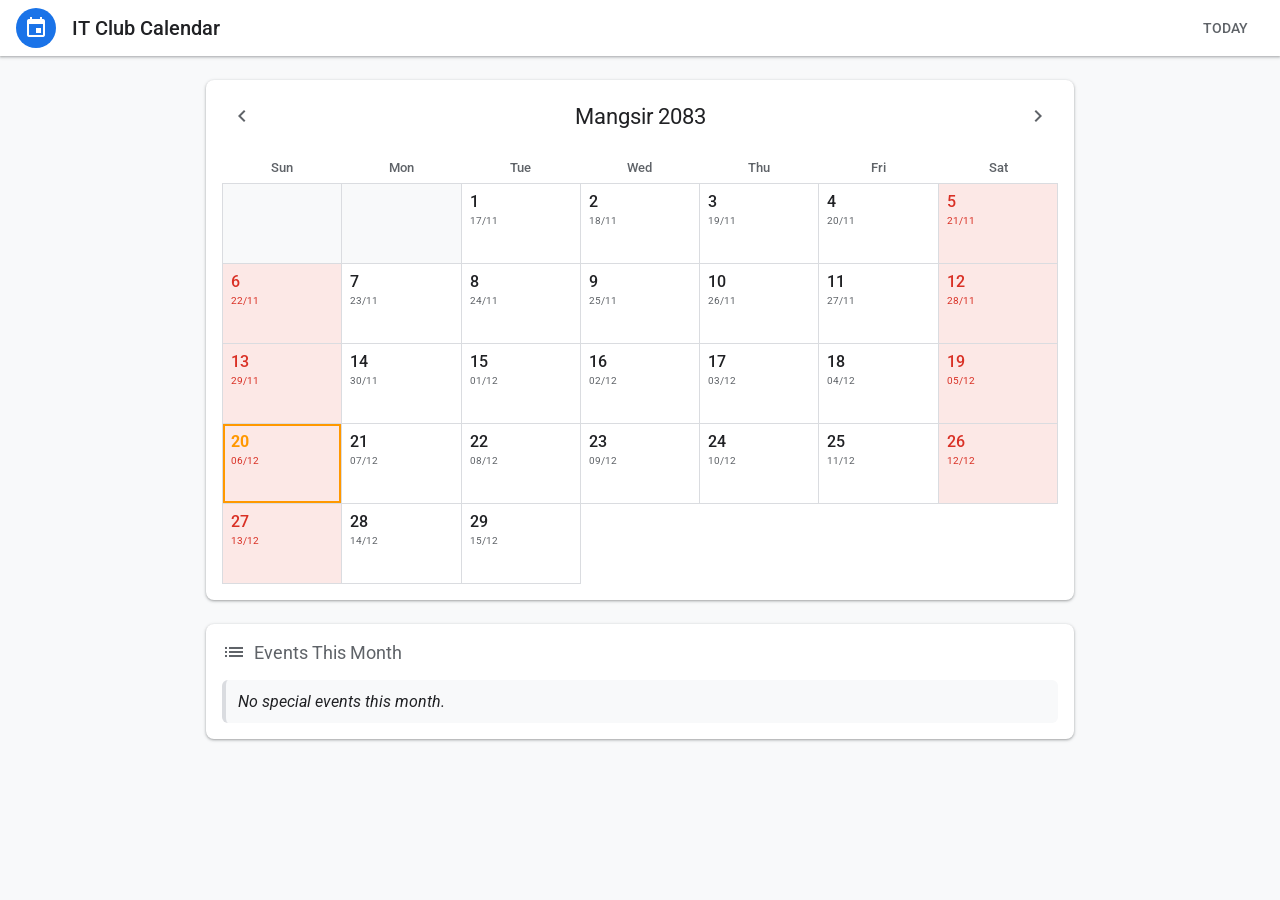
==== frontend/index.html @ c2da55fe "First few codes for frontend" ====
<!DOCTYPE html>
<html lang="en">
<head>
    <meta charset="UTF-8">
    <meta name="viewport" content="width=device-width, initial-scale=1.0">
    <title>IT Club Nepali Calendar</title>
    <!-- Google Fonts for Material Design Look -->
    <link href="https://fonts.googleapis.com/css2?family=Roboto:wght@400;500;700&display=swap" rel="stylesheet">
    <!-- Google Material Icons -->
    <link href="https://fonts.googleapis.com/icon?family=Material+Icons" rel="stylesheet">
    <link rel="stylesheet" href="style.css">
</head>
<body>
    <header class="app-bar">
        <div class="logo-placeholder" title="Replace 'logo.png' in the frontend folder with your actual logo!">
            <img src="logo.png" alt="IT Club Logo" id="club-logo" onerror="this.style.display='none'; this.nextElementSibling.style.display='flex'">
            <div class="logo-fallback"><i class="material-icons">event</i></div>
        </div>
        <h1 class="app-title">IT Club Calendar</h1>
        <div class="header-actions">
            <button id="todayBtn" class="md-button text-button">TODAY</button>
        </div>
    </header>

    <main class="container">
        <div class="calendar-card">
            <!-- Calendar Navigation -->
            <div class="calendar-nav">
                <button id="prevBtn" class="icon-button"><i class="material-icons">chevron_left</i></button>
                <h2 id="monthTitle" class="month-title">Loading...</h2>
                <button id="nextBtn" class="icon-button"><i class="material-icons">chevron_right</i></button>
            </div>

            <!-- Calendar Days Header -->
            <div class="calendar-header-days">
                <span>Sun</span>
                <span>Mon</span>
                <span>Tue</span>
                <span>Wed</span>
                <span>Thu</span>
                <span>Fri</span>
                <span>Sat</span>
            </div>

            <!-- Calendar Grid -->
            <div id="calendarGrid" class="calendar-grid">
                <!-- Days will be generated by JS -->
            </div>
        </div>

        <!-- Event Details List -->
        <div class="events-card">
            <h3 class="events-title"><i class="material-icons">list</i> Events This Month</h3>
            <ul id="eventList" class="event-list">
                <!-- Events generate here -->
            </ul>
        </div>
    </main>

    <script src="script.js"></script>
</body>
</html>
---- frontend/style.css ----
:root {
    /* Google Material UI Colors */
    --primary: #1A73E8; /* Google Blue */
    --surface: #FFFFFF;
    --background: #F8F9FA;
    --text-primary: #202124;
    --text-secondary: #5F6368;
    --divider: #DADCE0;
    
    /* Event Colors */
    --color-holiday: #FCE8E6; /* Light Red bg */
    --color-holiday-text: #D93025; /* Red text */
    --color-exam: #E6F4EA; /* Light Green */
    --color-exam-text: #1E8E3E;
    --color-college: #FEF7E0; /* Light Yellow */
    --color-college-text: #F9AB00;
    --color-it: #E8F0FE; /* Light Blue */
    --color-it-text: #1967D2;
    --color-today: #FF9800; /* Orange highlight for Today */
}

* {
    box-sizing: border-box;
    margin: 0;
    padding: 0;
}

body {
    font-family: 'Roboto', sans-serif;
    background-color: var(--background);
    color: var(--text-primary);
    -webkit-font-smoothing: antialiased;
}

/* App Bar */
.app-bar {
    display: flex;
    align-items: center;
    background-color: var(--surface);
    padding: 8px 16px;
    box-shadow: 0 1px 2px 0 rgba(60,64,67,0.3), 0 1px 3px 1px rgba(60,64,67,0.15);
    position: sticky;
    top: 0;
    z-index: 1000;
}

.logo-placeholder {
    width: 40px;
    height: 40px;
    margin-right: 16px;
    border-radius: 50%;
    overflow: hidden;
    display: flex;
    justify-content: center;
    align-items: center;
    background-color: var(--primary);
    color: white;
}

.logo-placeholder img {
    width: 100%;
    height: 100%;
    object-fit: contain;
}

.app-title {
    font-size: 20px;
    font-weight: 500;
    flex-grow: 1;
}

.md-button {
    background: transparent;
    border: none;
    cursor: pointer;
    font-family: 'Roboto', sans-serif;
    font-weight: 500;
    font-size: 14px;
    color: var(--text-secondary);
    padding: 8px 16px;
    border-radius: 4px;
    transition: background 0.2s;
}

.md-button:hover {
    background-color: #f1f3f4;
}

/* Container & Cards */
.container {
    max-width: 900px;
    margin: 24px auto;
    padding: 0 16px;
    display: flex;
    flex-direction: column;
    gap: 24px;
}

.calendar-card, .events-card {
    background-color: var(--surface);
    border-radius: 8px;
    box-shadow: 0 1px 2px 0 rgba(60,64,67,0.3), 0 1px 3px 1px rgba(60,64,67,0.15);
    padding: 16px;
}

/* Navigation */
.calendar-nav {
    display: flex;
    align-items: center;
    justify-content: space-between;
    margin-bottom: 24px;
}

.month-title {
    font-size: 22px;
    font-weight: 400;
}

.icon-button {
    background: transparent;
    border: none;
    border-radius: 50%;
    width: 40px;
    height: 40px;
    display: inline-flex;
    align-items: center;
    justify-content: center;
    cursor: pointer;
    color: var(--text-secondary);
    transition: background-color 0.2s;
}

.icon-button:hover {
    background-color: rgba(60,64,67,0.08);
}

/* Grid layout */
.calendar-header-days {
    display: grid;
    grid-template-columns: repeat(7, 1fr);
    text-align: center;
    color: var(--text-secondary);
    font-weight: 500;
    font-size: 13px;
    margin-bottom: 8px;
}

.calendar-grid {
    display: grid;
    grid-template-columns: repeat(7, 1fr);
    gap: 0;
    border-top: 1px solid var(--divider);
    border-left: 1px solid var(--divider);
}

.cal-cell {
    border-right: 1px solid var(--divider);
    border-bottom: 1px solid var(--divider);
    min-height: 80px;
    padding: 8px;
    position: relative;
    background-color: var(--surface);
    display: flex;
    flex-direction: column;
}

.cal-cell.empty {
    background-color: var(--background);
}

.nepali-date {
    font-size: 16px;
    font-weight: 500;
    margin-bottom: 4px;
}

.english-date {
    font-size: 10px;
    color: var(--text-secondary);
    margin-bottom: auto;
}

.event-chip {
    font-size: 11px;
    border-radius: 4px;
    padding: 2px 4px;
    margin-top: 4px;
    white-space: nowrap;
    overflow: hidden;
    text-overflow: ellipsis;
    font-weight: 500;
}

/* Styles for specific event types */
.type-holiday { background-color: var(--color-holiday); }
.type-holiday .nepali-date, .type-holiday .english-date { color: var(--color-holiday-text); }
.type-holiday .event-chip { background-color: var(--color-holiday-text); color: white; }

.type-exam { background-color: var(--color-exam); }
.type-exam .event-chip { background-color: var(--color-exam-text); color: white; }

.type-college { background-color: var(--color-college); }
.type-college .event-chip { background-color: var(--color-college-text); color: white; }

.type-it { background-color: var(--color-it); }
.type-it .event-chip { background-color: var(--color-it-text); color: white; }

/* Today Highlight (Orange) */
.is-today {
    box-shadow: inset 0 0 0 2px var(--color-today);
}
.is-today .nepali-date {
    color: var(--color-today);
    font-weight: bold;
}

/* Events Footer Card */
.events-title {
    display: flex;
    align-items: center;
    gap: 8px;
    font-size: 18px;
    font-weight: 400;
    color: var(--text-secondary);
    margin-bottom: 16px;
}

.event-list {
    list-style: none;
    display: grid;
    grid-template-columns: 1fr;
    gap: 12px;
}

.event-item {
    display: flex;
    align-items: center;
    padding: 12px;
    border-radius: 6px;
    border-left: 4px solid var(--divider);
    background-color: var(--background);
}

.event-item.et-holiday { border-left-color: var(--color-holiday-text); }
.event-item.et-exam { border-left-color: var(--color-exam-text); }
.event-item.et-college { border-left-color: var(--color-college-text); }
.event-item.et-it { border-left-color: var(--color-it-text); }

.ev-date {
    font-weight: bold;
    min-width: 60px;
}
.ev-name {
    flex-grow: 1;
}

/* Mobile Responsive */
@media (max-width: 600px) {
    .cal-cell {
        min-height: 60px;
        padding: 4px;
    }
    .nepali-date { font-size: 14px; }
    .english-date { font-size: 9px; }
    .event-chip {
        font-size: 9px;
        padding: 1px 2px;
    }
}
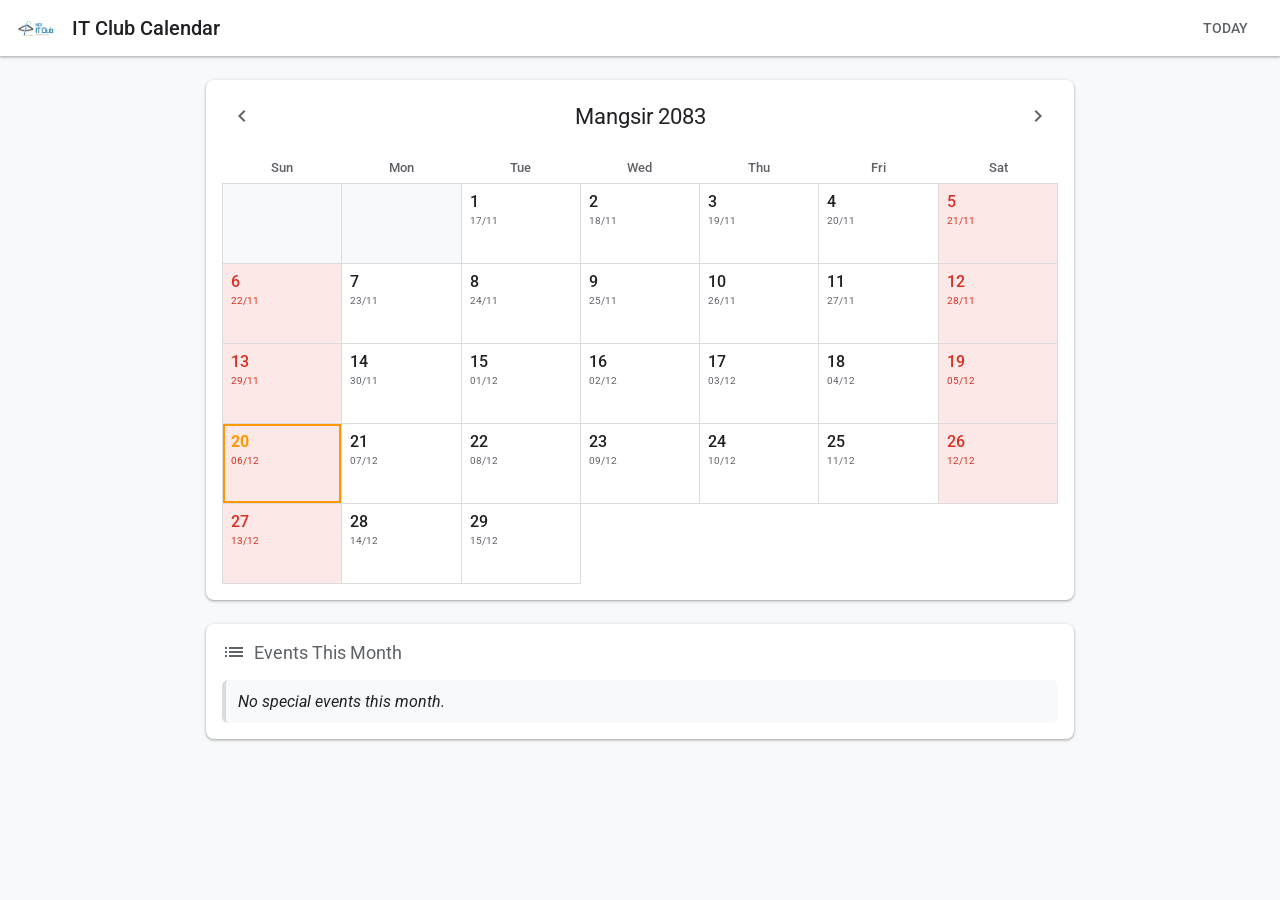
==== commit 0447ea5a: "Logo updated" ====
--- a/frontend/index.html
+++ b/frontend/index.html
@@ -12,8 +12,8 @@
 </head>
 <body>
     <header class="app-bar">
-        <div class="logo-placeholder" title="Replace 'logo.png' in the frontend folder with your actual logo!">
-            <img src="logo.png" alt="IT Club Logo" id="club-logo" onerror="this.style.display='none'; this.nextElementSibling.style.display='flex'">
+        <div class="logo-placeholder" title="Replace 'logo.jpg' in the frontend folder with your actual logo!">
+            <img src="logo.jpg" alt="IT Club Logo" id="club-logo" onload="this.style.display='block'; this.nextElementSibling.style.display='none';" onerror="this.style.display='none'; this.nextElementSibling.style.display='flex'">
             <div class="logo-fallback"><i class="material-icons">event</i></div>
         </div>
         <h1 class="app-title">IT Club Calendar</h1>
--- a/frontend/style.css
+++ b/frontend/style.css
@@ -49,7 +49,7 @@
     height: 40px;
     margin-right: 16px;
     border-radius: 50%;
-    overflow: hidden;
+    overflow: hidden; /* This automatically forces a circle crop! */
     display: flex;
     justify-content: center;
     align-items: center;
@@ -60,7 +60,8 @@
 .logo-placeholder img {
     width: 100%;
     height: 100%;
-    object-fit: contain;
+    object-fit: cover; /* Centers & perfectly crops any shaped image into the circle */
+    display: none; /* Hidden by default until image actually successfully loads */
 }
 
 .app-title {
@@ -180,30 +181,33 @@
     margin-bottom: auto;
 }
 
-.event-chip {
-    font-size: 11px;
-    border-radius: 4px;
-    padding: 2px 4px;
-    margin-top: 4px;
-    white-space: nowrap;
-    overflow: hidden;
-    text-overflow: ellipsis;
-    font-weight: 500;
+.event-dots-container {
+    display: flex;
+    justify-content: center;
+    margin-top: auto; /* Push to bottom of cell */
+    gap: 4px;
+    padding-top: 4px;
+}
+
+.event-dot {
+    width: 8px;
+    height: 8px;
+    border-radius: 50%;
 }
 
 /* Styles for specific event types */
 .type-holiday { background-color: var(--color-holiday); }
 .type-holiday .nepali-date, .type-holiday .english-date { color: var(--color-holiday-text); }
-.type-holiday .event-chip { background-color: var(--color-holiday-text); color: white; }
+.type-holiday .event-dot { background-color: var(--color-holiday-text); }
 
 .type-exam { background-color: var(--color-exam); }
-.type-exam .event-chip { background-color: var(--color-exam-text); color: white; }
+.type-exam .event-dot { background-color: var(--color-exam-text); }
 
 .type-college { background-color: var(--color-college); }
-.type-college .event-chip { background-color: var(--color-college-text); color: white; }
+.type-college .event-dot { background-color: var(--color-college-text); }
 
 .type-it { background-color: var(--color-it); }
-.type-it .event-chip { background-color: var(--color-it-text); color: white; }
+.type-it .event-dot { background-color: var(--color-it-text); }
 
 /* Today Highlight (Orange) */
 .is-today {
@@ -262,8 +266,8 @@
     }
     .nepali-date { font-size: 14px; }
     .english-date { font-size: 9px; }
-    .event-chip {
-        font-size: 9px;
-        padding: 1px 2px;
+    .event-dot {
+        width: 6px;
+        height: 6px;
     }
 }
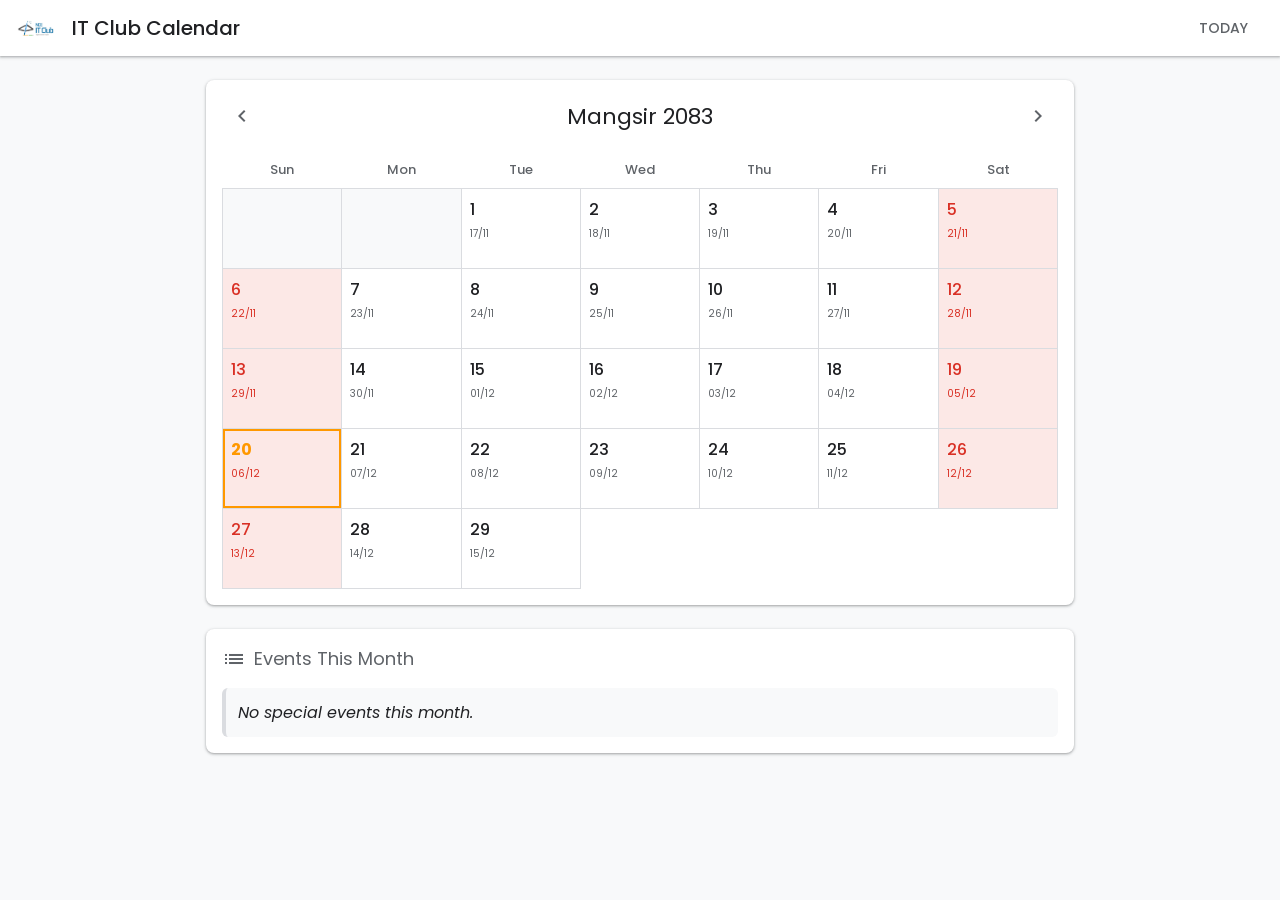
==== commit 0f0ca850: "changed font to Poppins" ====
--- a/frontend/index.html
+++ b/frontend/index.html
@@ -5,7 +5,7 @@
     <meta name="viewport" content="width=device-width, initial-scale=1.0">
     <title>IT Club Nepali Calendar</title>
     <!-- Google Fonts for Material Design Look -->
-    <link href="https://fonts.googleapis.com/css2?family=Roboto:wght@400;500;700&display=swap" rel="stylesheet">
+    <link href="https://fonts.googleapis.com/css2?family=Poppins:wght@400;500;700&display=swap" rel="stylesheet">
     <!-- Google Material Icons -->
     <link href="https://fonts.googleapis.com/icon?family=Material+Icons" rel="stylesheet">
     <link rel="stylesheet" href="style.css">
--- a/frontend/style.css
+++ b/frontend/style.css
@@ -26,7 +26,7 @@
 }
 
 body {
-    font-family: 'Roboto', sans-serif;
+    font-family: 'Poppins', sans-serif;
     background-color: var(--background);
     color: var(--text-primary);
     -webkit-font-smoothing: antialiased;
@@ -74,7 +74,7 @@
     background: transparent;
     border: none;
     cursor: pointer;
-    font-family: 'Roboto', sans-serif;
+    font-family: 'Poppins', sans-serif;
     font-weight: 500;
     font-size: 14px;
     color: var(--text-secondary);
